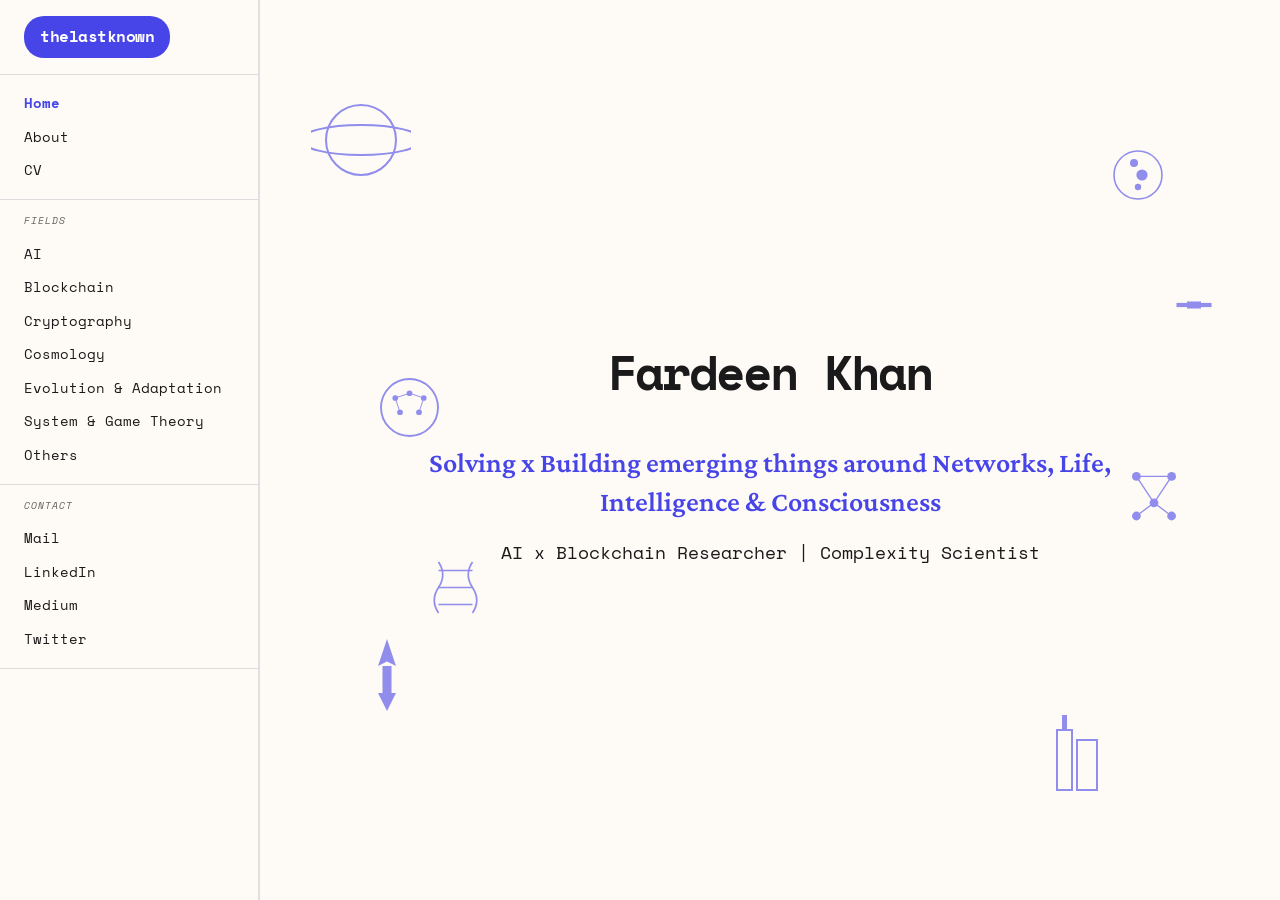
==== index.html @ 48fc83f6 "Update index.html" ====
<!DOCTYPE html>
<html lang="en">
<head>
    <meta charset="UTF-8">
    <meta name="viewport" content="width=device-width, initial-scale=1.0">
    <title>thelastknown - Fardeen Khan</title>
    <link rel="preconnect" href="https://fonts.googleapis.com">
    <link rel="preconnect" href="https://fonts.gstatic.com" crossorigin>
    <link href="https://fonts.googleapis.com/css2?family=Space+Mono:wght@400;700&family=Crimson+Pro:wght@400;600&display=swap" rel="stylesheet">
    <style>
        * {
            margin: 0;
            padding: 0;
            box-sizing: border-box;
        }

        :root {
            --primary-blue: #4845E8;
            --bg-cream: #FEFBF6;
            --text-dark: #1a1a1a;
            --text-gray: #666;
            --sidebar-width: 260px;
        }

        body {
            font-family: 'Space Mono', monospace;
            background: var(--bg-cream);
            color: var(--text-dark);
            line-height: 1.6;
            overflow-x: hidden;
        }

        .app-container {
            display: flex;
            min-height: 100vh;
        }

        /* ==================== SIDEBAR ==================== */
        .sidebar {
            width: var(--sidebar-width);
            background: var(--bg-cream);
            border-right: 2px solid #e0e0e0;
            padding: 1rem 0 0.5rem;
            position: fixed;
            height: 100vh;
            overflow-y: auto;
            z-index: 1000;
            transition: transform 0.3s ease;
        }

        .sidebar-header {
            padding: 0 1.5rem 1rem;
            border-bottom: 1px solid #ddd;
        }

        .logo {
            background: var(--primary-blue);
            color: white;
            padding: 0.5rem 1rem;
            border-radius: 20px;
            font-size: 1rem;
            font-weight: 700;
            display: inline-block;
            letter-spacing: -0.5px;
        }

        .logo a {
            color: white;
            text-decoration: none;
            cursor: pointer;
        }

        .nav-section {
            padding: 0.75rem 1.5rem;
            border-bottom: 1px solid #ddd;
        }

        .nav-heading {
            font-size: 0.65rem;
            text-transform: uppercase;
            letter-spacing: 1px;
            color: var(--text-gray);
            margin-bottom: 0.5rem;
            font-weight: 400;
            font-style: italic;
        }

        .nav-link {
            display: block;
            color: var(--text-dark);
            text-decoration: none;
            padding: 0.35rem 0;
            font-size: 0.875rem;
            transition: all 0.2s;
            cursor: pointer;
        }

        .nav-link:hover {
            color: var(--primary-blue);
            padding-left: 0.5rem;
        }

        .nav-link.active {
            color: var(--primary-blue);
            font-weight: 700;
        }

        /* Mobile Menu Toggle */
        .mobile-menu-toggle {
            display: none;
            position: fixed;
            top: 1rem;
            right: 1rem;
            z-index: 1002;
            background: var(--primary-blue);
            border: none;
            padding: 0.75rem;
            border-radius: 8px;
            cursor: pointer;
            flex-direction: column;
            gap: 4px;
        }

        .mobile-menu-toggle span {
            width: 20px;
            height: 2px;
            background: white;
            transition: all 0.3s;
        }

        .mobile-overlay {
            display: none;
            position: fixed;
            top: 0;
            left: 0;
            width: 100%;
            height: 100%;
            background: rgba(0,0,0,0.5);
            z-index: 999;
        }

        .mobile-overlay.active {
            display: block;
        }

        /* ==================== MAIN CONTENT ==================== */
        .main-content {
            flex: 1;
            margin-left: var(--sidebar-width);
            padding: 0;
            max-width: calc(100vw - var(--sidebar-width));
            overflow-x: hidden;
        }

        /* ==================== DECORATIVE ILLUSTRATIONS ==================== */
        .illustration-container {
            position: absolute;
            width: 100%;
            height: 100%;
            pointer-events: none;
            overflow: hidden;
        }

        .illustration {
            position: absolute;
            opacity: 0.6;
            animation: float 20s infinite ease-in-out;
        }

        @keyframes float {
            0%, 100% { transform: translateY(0px); }
            50% { transform: translateY(-20px); }
        }

        /* ==================== HERO SECTION (HOME) ==================== */
        .hero {
            min-height: 100vh;
            display: flex;
            align-items: center;
            justify-content: center;
            padding: 2rem;
            position: relative;
            background: var(--bg-cream);
        }

        .hero-content {
            max-width: 800px;
            text-align: center;
            position: relative;
            z-index: 2;
            padding: 0 1rem;
        }

        .illustration.planet-home {
            top: 10%;
            left: 5%;
            animation-delay: 0s;
        }

        .illustration.moon-home {
            top: 15%;
            right: 10%;
            animation-delay: 2s;
        }

        .illustration.rocket-home {
            bottom: 20%;
            left: 8%;
            animation-delay: 1s;
        }

        .illustration.building-home {
            bottom: 10%;
            right: 15%;
            animation-delay: 3s;
        }

        .illustration.satellite-home {
            top: 30%;
            right: 5%;
            animation-delay: 1.5s;
        }

        .illustration.dna-home {
            bottom: 30%;
            left: 15%;
            animation-delay: 2s;
        }

        .illustration.brain-home {
            top: 40%;
            left: 10%;
            animation-delay: 1.8s;
        }

        .illustration.network-home {
            top: 50%;
            right: 8%;
            animation-delay: 2.3s;
        }

        .name-title {
            font-family: 'Space Mono', monospace;
            font-size: 3rem;
            font-weight: 700;
            color: var(--text-dark);
            margin-bottom: 2rem;
            letter-spacing: -2px;
            animation: fadeInUp 0.8s ease-out;
        }

        .tagline {
            font-family: 'Crimson Pro', serif;
            font-size: 1.75rem;
            color: var(--primary-blue);
            font-weight: 600;
            margin-bottom: 1rem;
            line-height: 1.4;
            animation: fadeInUp 1s ease-out;
        }

        .subtitle {
            font-family: 'Space Mono', monospace;
            font-size: 1.1rem;
            color: var(--text-dark);
            animation: fadeInUp 1.2s ease-out;
        }

        @keyframes fadeInUp {
            from {
                opacity: 0;
                transform: translateY(30px);
            }
            to {
                opacity: 1;
                transform: translateY(0);
            }
        }

        /* ==================== ABOUT PAGE ==================== */
        .about-page {
            min-height: 100vh;
            padding: 2rem;
            position: relative;
            max-width: 100%;
            box-sizing: border-box;
        }

        .about-hero {
            display: flex;
            align-items: center;
            justify-content: center;
            min-height: 60vh;
            margin-bottom: 2rem;
            padding: 2rem 1rem;
        }

        .hero-quote {
            font-family: 'Crimson Pro', serif;
            font-size: 2.5rem;
            line-height: 1.3;
            color: var(--primary-blue);
            font-weight: 600;
            margin-bottom: 2rem;
            text-align: center;
            animation: fadeInUp 0.8s ease-out;
        }

        .hero-description {
            font-family: 'Space Mono', monospace;
            font-size: 1.05rem;
            color: var(--text-gray);
            line-height: 1.8;
            text-align: center;
            animation: fadeInUp 1.2s ease-out;
        }

        /* ==================== FOCUS SECTION ==================== */
        .focus-section {
            background: var(--primary-blue);
            color: white;
            padding: 2.5rem 2rem;
            margin: 2rem;
            border-radius: 20px;
            position: relative;
            z-index: 2;
            max-width: calc(100% - 4rem);
            box-sizing: border-box;
        }

        .focus-title {
            font-family: 'Space Mono', monospace;
            font-size: 1.75rem;
            margin-bottom: 2rem;
            font-weight: 700;
        }

        .focus-item {
            margin-bottom: 2rem;
            padding-bottom: 2rem;
            border-bottom: 1px solid rgba(255,255,255,0.2);
        }

        .focus-item:last-child {
            border-bottom: none;
            margin-bottom: 0;
            padding-bottom: 0;
        }

        .focus-item-title {
            font-size: 1.2rem;
            font-weight: 700;
            margin-bottom: 0.75rem;
        }

        .focus-item-content {
            font-size: 0.95rem;
            line-height: 1.7;
            opacity: 0.95;
        }

        .additional-info {
            background: white;
            color: var(--text-dark);
            padding: 2rem;
            margin: 2rem;
            border-radius: 15px;
            border: 2px solid #e0e0e0;
            max-width: calc(100% - 4rem);
            box-sizing: border-box;
        }

        .additional-info p {
            font-size: 1rem;
            line-height: 1.7;
            font-style: italic;
        }

        /* ==================== SECTIONS ==================== */
        .section {
            padding: 3rem 2rem;
            position: relative;
            max-width: 100%;
            box-sizing: border-box;
        }

        .section-header {
            text-align: left;
            margin-bottom: 2rem;
            padding-bottom: 1rem;
            border-bottom: 3px solid var(--primary-blue);
        }

        .section-title {
            font-family: 'Space Mono', monospace;
            font-size: 2.5rem;
            font-weight: 700;
            text-transform: uppercase;
            letter-spacing: -1px;
        }

        /* ==================== TABS ==================== */
        .tabs {
            display: flex;
            gap: 0;
            margin-bottom: 2rem;
            border-bottom: 2px solid #e0e0e0;
        }

        .tab {
            background: none;
            border: none;
            padding: 1rem 2rem;
            font-family: 'Space Mono', monospace;
            font-size: 1rem;
            font-weight: 700;
            cursor: pointer;
            color: var(--text-gray);
            border-bottom: 3px solid transparent;
            transition: all 0.3s;
        }

        .tab:hover {
            color: var(--primary-blue);
        }

        .tab.active {
            color: var(--primary-blue);
            border-bottom-color: var(--primary-blue);
        }

        .tab-content {
            display: none;
        }

        .tab-content.active {
            display: block;
        }

        /* ==================== POSTS GRID ==================== */
        .posts-grid {
            display: grid;
            grid-template-columns: repeat(auto-fill, minmax(320px, 1fr));
            gap: 2rem;
            max-width: 100%;
        }

        .post-card {
            background: white;
            border-radius: 16px;
            overflow: hidden;
            border: 2px solid #e0e0e0;
            transition: all 0.3s;
            cursor: pointer;
            text-decoration: none;
            color: inherit;
        }

        .post-card:hover {
            transform: translateY(-8px);
            box-shadow: 0 20px 40px rgba(0,0,0,0.1);
            border-color: var(--primary-blue);
        }

        .post-image {
            width: 100%;
            height: 200px;
            object-fit: cover;
        }

        .post-content {
            padding: 1.5rem;
        }

        .post-meta {
            display: flex;
            gap: 1rem;
            margin-bottom: 1rem;
            font-size: 0.85rem;
            color: var(--text-gray);
        }

        .post-category {
            background: var(--primary-blue);
            color: white;
            padding: 0.25rem 0.75rem;
            border-radius: 12px;
            text-transform: uppercase;
            font-weight: 700;
            letter-spacing: 0.5px;
            font-size: 0.7rem;
        }

        .post-title {
            font-family: 'Crimson Pro', serif;
            font-size: 1.4rem;
            font-weight: 600;
            margin-bottom: 0.75rem;
            line-height: 1.3;
        }

        .post-excerpt {
            color: var(--text-gray);
            font-size: 0.9rem;
            line-height: 1.6;
        }

        /* ==================== THREAD CARD ==================== */
        .thread-card {
            background: white;
            border: 2px solid #e0e0e0;
            border-radius: 16px;
            padding: 1.5rem;
            margin-bottom: 1.5rem;
            transition: all 0.3s;
        }

        .thread-card:hover {
            border-color: var(--primary-blue);
            transform: translateY(-4px);
            box-shadow: 0 10px 20px rgba(0,0,0,0.1);
        }

        .thread-header {
            display: flex;
            justify-content: space-between;
            align-items: center;
            margin-bottom: 1rem;
        }

        .thread-date {
            font-size: 0.85rem;
            color: var(--text-gray);
        }

        .thread-content {
            font-size: 1rem;
            line-height: 1.7;
            margin-bottom: 1rem;
            color: var(--text-dark);
        }

        .read-more-btn {
            display: inline-block;
            background: var(--primary-blue);
            color: white;
            padding: 0.5rem 1.5rem;
            border-radius: 20px;
            text-decoration: none;
            font-size: 0.9rem;
            font-weight: 700;
            transition: all 0.3s;
        }

        .read-more-btn:hover {
            background: #3634c7;
            transform: scale(1.05);
        }

        /* ==================== BLOG POST PAGE ==================== */
        .post-page {
            max-width: 800px;
            margin: 0 auto;
            padding: 4rem 2rem;
        }

        .back-button {
            display: inline-block;
            color: var(--text-gray);
            text-decoration: none;
            margin-bottom: 2rem;
            cursor: pointer;
            padding: 0.75rem 1.5rem;
            border: 2px solid #e0e0e0;
            border-radius: 30px;
            transition: all 0.2s;
            font-weight: 700;
            background: white;
        }

        .back-button:hover {
            color: var(--primary-blue);
            border-color: var(--primary-blue);
            transform: translateX(-4px);
        }

        .post-header-image {
            width: 100%;
            height: 400px;
            object-fit: cover;
            border-radius: 16px;
            margin-bottom: 2rem;
        }

        .post-body {
            font-family: 'Crimson Pro', serif;
            font-size: 1.2rem;
            line-height: 1.8;
            color: var(--text-dark);
        }

        .post-body p {
            margin-bottom: 1.5rem;
        }

        .post-body h3 {
            font-family: 'Space Mono', monospace;
            margin-top: 2.5rem;
            margin-bottom: 1rem;
            font-size: 1.5rem;
        }

        /* ==================== PAGES ==================== */
        .page {
            display: none;
        }

        .page.active {
            display: block;
        }

        /* ==================== RESPONSIVE ==================== */
        @media (max-width: 968px) {
            :root {
                --sidebar-width: 280px;
            }

            .sidebar {
                transform: translateX(-100%);
                width: 280px;
            }

            .sidebar.open {
                transform: translateX(0);
            }

            .mobile-menu-toggle {
                display: flex;
            }

            .main-content {
                margin-left: 0;
                max-width: 100vw;
                padding: 0;
            }

            .hero, .about-hero {
                padding: 4rem 1.5rem 2rem;
                min-height: 70vh;
            }

            .name-title {
                font-size: 2rem;
            }

            .tagline, .hero-quote {
                font-size: 1.3rem;
            }

            .focus-section, .additional-info {
                margin: 1rem;
                padding: 1.5rem;
                max-width: calc(100% - 2rem);
            }

            .section {
                padding: 2rem 1rem;
            }

            .tabs {
                overflow-x: auto;
                -webkit-overflow-scrolling: touch;
            }

            .tab {
                padding: 0.75rem 1.25rem;
                font-size: 0.9rem;
                white-space: nowrap;
            }

            .posts-grid {
                grid-template-columns: 1fr;
                gap: 1.5rem;
            }

            .section-title {
                font-size: 1.8rem;
            }
        }

        @media (max-width: 480px) {
            .name-title {
                font-size: 1.75rem;
            }

            .tagline, .hero-quote {
                font-size: 1.1rem;
            }

            .focus-section {
                padding: 1.25rem;
            }

            .focus-title {
                font-size: 1.4rem;
            }

            .focus-item-title {
                font-size: 1.05rem;
            }

            .focus-item-content {
                font-size: 0.875rem;
            }
        }
    </style>
</head>
<body>
    <div class="app-container">
        <!-- Mobile Menu Toggle -->
        <button class="mobile-menu-toggle" id="mobileMenuToggle">
            <span></span>
            <span></span>
            <span></span>
        </button>

        <!-- Mobile Overlay -->
        <div class="mobile-overlay" id="mobileOverlay"></div>

        <!-- Sidebar -->
        <nav class="sidebar" id="sidebar">
            <div class="sidebar-header">
                <div class="logo">
                    <a href="#" data-page="home">thelastknown</a>
                </div>
            </div>
            
            <div class="nav-section">
                <a href="#" data-page="home" class="nav-link page-link active">Home</a>
                <a href="#" data-page="about" class="nav-link page-link">About</a>
                <a href="https://drive.google.com/file/d/1FfYNyxEtxFpGlzHWx6NgMusJEjLqrcyM/view?usp=drive_link" class="nav-link" target="_blank">CV</a>
            </div>

            <div class="nav-section">
                <h3 class="nav-heading">Fields</h3>
                <a href="#" data-category="ai" class="nav-link category-link">AI</a>
                <a href="#" data-category="blockchain" class="nav-link category-link">Blockchain</a>
                <a href="#" data-category="cryptography" class="nav-link category-link">Cryptography</a>
                <a href="#" data-category="cosmology" class="nav-link category-link">Cosmology</a>
                <a href="#" data-category="evolution" class="nav-link category-link">Evolution & Adaptation</a>
                <a href="#" data-category="gametheory" class="nav-link category-link">System & Game Theory</a>
                <a href="#" data-category="others" class="nav-link category-link">Others</a>
            </div>

            <div class="nav-section">
                <h3 class="nav-heading">Contact</h3>
                <a href="/cdn-cgi/l/email-protection#ea8c8b988e8f8f8481828b84d2dfd3d3aa8d878b8386c4898587" class="nav-link">Mail</a>
                <a href="https://www.linkedin.com/in/fardeen-khan-093938212/" class="nav-link" target="_blank">LinkedIn</a>
                <a href="https://medium.com/@fardeenkhan8599" class="nav-link" target="_blank">Medium</a>
                <a href="https://twitter.com" class="nav-link" target="_blank">Twitter</a>
            </div>
        </nav>

        <!-- Main Content -->
        <main class="main-content">
            <!-- HOME PAGE -->
            <div id="home-page" class="page active">
                <section class="hero">
                    <div class="illustration-container">
                        <!-- Planet -->
                        <svg class="illustration planet-home" viewBox="0 0 100 100" width="100" height="100">
                            <circle cx="50" cy="50" r="35" fill="none" stroke="var(--primary-blue)" stroke-width="2"/>
                            <ellipse cx="50" cy="50" rx="60" ry="15" fill="none" stroke="var(--primary-blue)" stroke-width="2"/>
                        </svg>
                        
                        <!-- Moon -->
                        <svg class="illustration moon-home" viewBox="0 0 100 100" width="80" height="80">
                            <circle cx="50" cy="50" r="30" fill="none" stroke="var(--primary-blue)" stroke-width="2"/>
                            <circle cx="45" cy="35" r="5" fill="var(--primary-blue)"/>
                            <circle cx="55" cy="50" r="7" fill="var(--primary-blue)"/>
                            <circle cx="50" cy="65" r="4" fill="var(--primary-blue)"/>
                        </svg>
                        
                        <!-- Rocket -->
                        <svg class="illustration rocket-home" viewBox="0 0 100 100" width="90" height="90">
                            <path d="M50 10 L60 40 L50 35 L40 40 Z" fill="var(--primary-blue)"/>
                            <rect x="45" y="40" width="10" height="30" fill="var(--primary-blue)"/>
                            <path d="M40 70 L50 90 L60 70" fill="var(--primary-blue)"/>
                        </svg>
                        
                        <!-- Building -->
                        <svg class="illustration building-home" viewBox="0 0 100 100" width="100" height="100">
                            <rect x="30" y="20" width="15" height="60" fill="none" stroke="var(--primary-blue)" stroke-width="2"/>
                            <rect x="50" y="30" width="20" height="50" fill="none" stroke="var(--primary-blue)" stroke-width="2"/>
                            <rect x="35" y="5" width="5" height="15" fill="var(--primary-blue)"/>
                        </svg>

                        <!-- Satellite -->
                        <svg class="illustration satellite-home" viewBox="0 0 100 100" width="70" height="70">
                            <rect x="40" y="45" width="20" height="10" fill="var(--primary-blue)"/>
                            <rect x="25" y="47" width="15" height="6" fill="var(--primary-blue)"/>
                            <rect x="60" y="47" width="15" height="6" fill="var(--primary-blue)"/>
                        </svg>

                        <!-- DNA Helix -->
                        <svg class="illustration dna-home" viewBox="0 0 100 100" width="85" height="85">
                            <path d="M30 20 Q40 35 30 50 Q20 65 30 80" fill="none" stroke="var(--primary-blue)" stroke-width="2"/>
                            <path d="M70 20 Q60 35 70 50 Q80 65 70 80" fill="none" stroke="var(--primary-blue)" stroke-width="2"/>
                            <line x1="30" y1="30" x2="70" y2="30" stroke="var(--primary-blue)" stroke-width="1.5"/>
                            <line x1="30" y1="50" x2="70" y2="50" stroke="var(--primary-blue)" stroke-width="1.5"/>
                            <line x1="30" y1="70" x2="70" y2="70" stroke="var(--primary-blue)" stroke-width="1.5"/>
                        </svg>

                        <!-- Brain/Neural Network -->
                        <svg class="illustration brain-home" viewBox="0 0 100 100" width="95" height="95">
                            <circle cx="50" cy="50" r="30" fill="none" stroke="var(--primary-blue)" stroke-width="2"/>
                            <circle cx="35" cy="40" r="3" fill="var(--primary-blue)"/>
                            <circle cx="50" cy="35" r="3" fill="var(--primary-blue)"/>
                            <circle cx="65" cy="40" r="3" fill="var(--primary-blue)"/>
                            <circle cx="40" cy="55" r="3" fill="var(--primary-blue)"/>
                            <circle cx="60" cy="55" r="3" fill="var(--primary-blue)"/>
                            <line x1="35" y1="40" x2="50" y2="35" stroke="var(--primary-blue)" stroke-width="1"/>
                            <line x1="50" y1="35" x2="65" y2="40" stroke="var(--primary-blue)" stroke-width="1"/>
                            <line x1="35" y1="40" x2="40" y2="55" stroke="var(--primary-blue)" stroke-width="1"/>
                            <line x1="65" y1="40" x2="60" y2="55" stroke="var(--primary-blue)" stroke-width="1"/>
                        </svg>

                        <!-- Network/Graph -->
                        <svg class="illustration network-home" viewBox="0 0 100 100" width="88" height="88">
                            <circle cx="30" cy="30" r="5" fill="var(--primary-blue)"/>
                            <circle cx="70" cy="30" r="5" fill="var(--primary-blue)"/>
                            <circle cx="50" cy="60" r="5" fill="var(--primary-blue)"/>
                            <circle cx="30" cy="75" r="5" fill="var(--primary-blue)"/>
                            <circle cx="70" cy="75" r="5" fill="var(--primary-blue)"/>
                            <line x1="30" y1="30" x2="70" y2="30" stroke="var(--primary-blue)" stroke-width="1.5"/>
                            <line x1="30" y1="30" x2="50" y2="60" stroke="var(--primary-blue)" stroke-width="1.5"/>
                            <line x1="70" y1="30" x2="50" y2="60" stroke="var(--primary-blue)" stroke-width="1.5"/>
                            <line x1="50" y1="60" x2="30" y2="75" stroke="var(--primary-blue)" stroke-width="1.5"/>
                            <line x1="50" y1="60" x2="70" y2="75" stroke="var(--primary-blue)" stroke-width="1.5"/>
                        </svg>
                    </div>
                    
                    <div class="hero-content">
                        <h2 class="name-title">Fardeen Khan</h2>
                        <h3 class="tagline">Solving x Building emerging things around Networks, Life, Intelligence & Consciousness</h3>
                        <p class="subtitle">AI x Blockchain Researcher | Complexity Scientist</p>
                    </div>
                </section>
            </div>

            <!-- ABOUT PAGE -->
            <div id="about-page" class="page">
                <div class="about-page">
                    <div class="about-hero">
                        <div class="hero-content">
                            <h1 class="hero-quote">"I believe Networks are the invisible threads connecting all - life, trust, intelligence, and universe"</h1>
                            <p class="hero-description">
                                Curiosity driven Research gives me the freedom to learn from any field and Connecting dots help me to make these diverse field talk to each other, eventually giving efficient solutions & ideas.
                            </p>
                        </div>
                    </div>

                    <div class="focus-section">
                        <h3 class="focus-title">My Focus in:</h3>
                        
                        <div class="focus-item">
                            <div class="focus-item-title">Blockchain</div>
                            <div class="focus-item-content">
                                Consensus protocols, Incentive engineering, Protocol designs & implementations, AVS, PBS & MEV, Zero-knowledge paradigms and new emerging designs.
                            </div>
                        </div>

                        <div class="focus-item">
                            <div class="focus-item-title">AI</div>
                            <div class="focus-item-content">
                                Agentic framework, Collective intelligence, MAS, Memory pathways, self-coordination networks, Liquid Neural networks & RNN.
                            </div>
                        </div>

                        <div class="focus-item">
                            <div class="focus-item-title">Complexity Science Foundations</div>
                            <div class="focus-item-content">
                                Making complex phenomena into simpler forms. Focus on: Network engineering, Evolution & Adaptation, Game theory, Developmental biology, Systems theory, assembly theory.
                            </div>
                        </div>

                        <div class="focus-item">
                            <div class="focus-item-title">Theoretical Cosmology</div>
                            <div class="focus-item-content">
                                Consciousness (the fundamental block of the universe), How matter & celestial bodies impact space & other dimensions, Geometrical structure of the universe and dimensionality.
                            </div>
                        </div>
                    </div>

                    <div class="additional-info">
                        <p>Though I have an efficient skill at finding critical and emergent breakdowns and breakthroughs of biology, cosmology, finance & economy.</p>
                    </div>
                </div>
            </div>

            <!-- CATEGORY PAGE (AI, Blockchain, etc) -->
            <div id="category-page" class="page">
                <div class="section">
                    <div class="section-header">
                        <h2 class="section-title" id="category-title">AI</h2>
                    </div>

                    <div class="tabs">
                        <button class="tab active" data-tab="blogs">Blogs</button>
                        <button class="tab" data-tab="threads">Threads</button>
                        <button class="tab" data-tab="protocols">Protocols</button>
                    </div>

                    <div class="tab-content active" id="blogs-content">
                        <div class="posts-grid" id="category-posts-blogs"></div>
                    </div>

                    <div class="tab-content" id="threads-content">
                        <div id="category-threads"></div>
                    </div>

                    <div class="tab-content" id="protocols-content">
                        <div class="posts-grid" id="category-posts-protocols"></div>
                    </div>
                </div>
            </div>

            <!-- POST PAGE -->
            <div id="post-page" class="page post-page">
                <a href="#" class="back-button" id="post-back">← Back to Category</a>
                <div id="post-content"></div>
            </div>
        </main>
    </div>

    <script data-cfasync="false" src="/cdn-cgi/scripts/5c5dd728/cloudflare-static/email-decode.min.js"></script><script>
        const BLOG_POSTS = [
            {id: 1, title: "Understanding Neural Networks", category: "ai", date: "2024-01-15", type: "blog",
             excerpt: "A deep dive into how neural networks process information.", 
             content: `<p>Neural networks are fundamental to modern AI.</p>`,
             image: "https://images.unsplash.com/photo-1677442136019-21780ecad995?w=800&q=80"},
            {id: 2, title: "Blockchain Consensus", category: "blockchain", date: "2024-01-10", type: "blog",
             excerpt: "Different consensus algorithms explained.",
             content: `<p>Consensus mechanisms enable distributed agreement.</p>`,
             image: "https://images.unsplash.com/photo-1639762681485-074b7f938ba0?w=800&q=80"},
            {id: 3, title: "Protocol Design Patterns", category: "ai", date: "2024-01-08", type: "protocol",
             excerpt: "Best practices in protocol design.",
             content: `<p>Protocol design requires careful consideration.</p>`,
             image: "https://images.unsplash.com/photo-1614064641938-3bbee52942c7?w=800&q=80"}
        ];

        const THREADS = [
            {id: 1, category: "ai", date: "2024-02-20", 
             content: "Exploring the intersection of multi-agent systems and collective intelligence. How autonomous agents can coordinate without central control is fascinating! 🤖",
             link: "https://twitter.com"},
            {id: 2, category: "ai", date: "2024-02-18",
             content: "Liquid Neural Networks are reshaping how we think about adaptive AI systems. The ability to change architecture during runtime opens new possibilities.",
             link: "https://twitter.com"},
            {id: 3, category: "blockchain", date: "2024-02-15",
             content: "PBS and MEV extraction strategies are evolving rapidly. Understanding the game theory behind proposer-builder separation is crucial for protocol design.",
             link: "https://twitter.com"}
        ];

        const CATEGORIES = {
            ai: "AI", blockchain: "Blockchain", cryptography: "Cryptography",
            cosmology: "Cosmology", evolution: "Evolution & Adaptation",
            gametheory: "System & Game Theory", others: "Others"
        };

        let currentPage = 'home';
        let currentCategory = null;
        let currentTab = 'blogs';

        function showPage(pageId) {
            document.querySelectorAll('.page').forEach(p => p.classList.remove('active'));
            document.getElementById(pageId + '-page').classList.add('active');
            currentPage = pageId;
            window.scrollTo(0, 0);
            document.querySelectorAll('.page-link').forEach(l => {
                l.classList.remove('active');
                if (l.dataset.page === pageId) l.classList.add('active');
            });
            closeMobileMenu();
        }

        function createPostCard(post) {
            return `<div class="post-card" data-post-id="${post.id}">
                <img src="${post.image}" alt="${post.title}" class="post-image">
                <div class="post-content">
                    <div class="post-meta">
                        <span class="post-category">${post.type || 'blog'}</span>
                        <span>${post.date}</span>
                    </div>
                    <h3 class="post-title">${post.title}</h3>
                    <p class="post-excerpt">${post.excerpt}</p>
                </div>
            </div>`;
        }

        function createThreadCard(thread) {
            return `<div class="thread-card">
                <div class="thread-header">
                    <span class="thread-date">${thread.date}</span>
                </div>
                <div class="thread-content">${thread.content}</div>
                <a href="${thread.link}" target="_blank" class="read-more-btn">Read More on X →</a>
            </div>`;
        }

        function showCategory(category) {
            currentCategory = category;
            currentTab = 'blogs';
            
            document.getElementById('category-title').textContent = CATEGORIES[category].toUpperCase();
            
            // Blogs
            const blogs = BLOG_POSTS.filter(p => p.category === category && p.type === 'blog');
            const blogsContainer = document.getElementById('category-posts-blogs');
            blogsContainer.innerHTML = blogs.length > 0 ? 
                blogs.map(createPostCard).join('') : 
                '<p style="color:#666">No blogs yet.</p>';
            
            // Threads
            const threads = THREADS.filter(t => t.category === category);
            const threadsContainer = document.getElementById('category-threads');
            threadsContainer.innerHTML = threads.length > 0 ?
                threads.map(createThreadCard).join('') :
                '<p style="color:#666">No threads yet.</p>';
            
            // Protocols
            const protocols = BLOG_POSTS.filter(p => p.category === category && p.type === 'protocol');
            const protocolsContainer = document.getElementById('category-posts-protocols');
            protocolsContainer.innerHTML = protocols.length > 0 ?
                protocols.map(createPostCard).join('') :
                '<p style="color:#666">No protocols yet.</p>';
            
            // Add click handlers
            document.querySelectorAll('.post-card').forEach(c => {
                c.addEventListener('click', () => showPost(c.dataset.postId));
            });
            
            // Reset tabs
            document.querySelectorAll('.tab').forEach(t => t.classList.remove('active'));
            document.querySelectorAll('.tab-content').forEach(tc => tc.classList.remove('active'));
            document.querySelector('[data-tab="blogs"]').classList.add('active');
            document.getElementById('blogs-content').classList.add('active');
            
            showPage('category');
        }

        function showPost(postId) {
            const post = BLOG_POSTS.find(p => p.id === parseInt(postId));
            if (!post) return;
            
            document.getElementById('post-content').innerHTML = `
                <article>
                    <img src="${post.image}" alt="${post.title}" class="post-header-image">
                    <div class="post-meta">
                        <span class="post-category">${CATEGORIES[post.category]}</span>
                        <span>${post.date}</span>
                    </div>
                    <h1 class="name-title">${post.title}</h1>
                    <p class="subtitle">${post.excerpt}</p>
                    <div class="post-body">${post.content}</div>
                </article>`;
            showPage('post');
        }

        function closeMobileMenu() {
            document.getElementById('sidebar').classList.remove('open');
            document.getElementById('mobileOverlay').classList.remove('active');
        }

        function init() {
            // Page navigation
            document.querySelectorAll('.page-link').forEach(l => {
                l.addEventListener('click', (e) => {
                    e.preventDefault();
                    showPage(e.target.dataset.page);
                });
            });

            // Category navigation
            document.querySelectorAll('.category-link').forEach(l => {
                l.addEventListener('click', (e) => {
                    e.preventDefault();
                    showCategory(e.target.dataset.category);
                });
            });

            // Tab switching
            document.querySelectorAll('.tab').forEach(tab => {
                tab.addEventListener('click', () => {
                    const tabName = tab.dataset.tab;
                    document.querySelectorAll('.tab').forEach(t => t.classList.remove('active'));
                    document.querySelectorAll('.tab-content').forEach(tc => tc.classList.remove('active'));
                    tab.classList.add('active');
                    document.getElementById(tabName + '-content').classList.add('active');
                });
            });

            // Back button from post
            document.getElementById('post-back').addEventListener('click', (e) => {
                e.preventDefault();
                if (currentCategory) {
                    showCategory(currentCategory);
                } else {
                    showPage('home');
                }
            });

            // Mobile menu
            document.getElementById('mobileMenuToggle').addEventListener('click', () => {
                const sidebar = document.getElementById('sidebar');
                const overlay = document.getElementById('mobileOverlay');
                sidebar.classList.toggle('open');
                overlay.classList.toggle('active');
            });

            document.getElementById('mobileOverlay').addEventListener('click', closeMobileMenu);
        }

        document.addEventListener('DOMContentLoaded', init);
    </script>
</body>
</html>
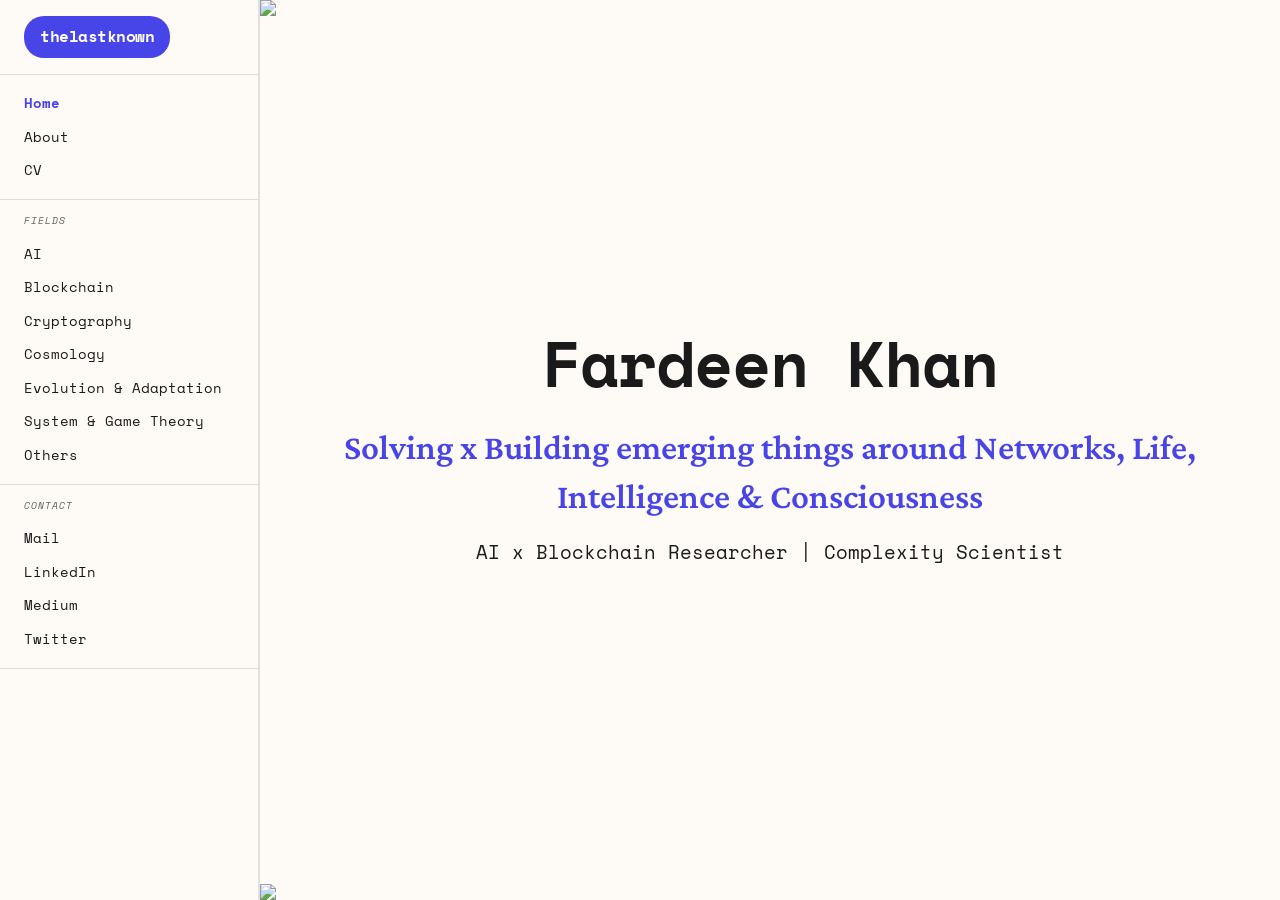
==== commit 214ed3fc: "Add files via upload" ====
--- a/index.html
+++ b/index.html
@@ -4,716 +4,14 @@
     <meta charset="UTF-8">
     <meta name="viewport" content="width=device-width, initial-scale=1.0">
     <title>thelastknown - Fardeen Khan</title>
+    
+    <!-- Google Fonts -->
     <link rel="preconnect" href="https://fonts.googleapis.com">
     <link rel="preconnect" href="https://fonts.gstatic.com" crossorigin>
     <link href="https://fonts.googleapis.com/css2?family=Space+Mono:wght@400;700&family=Crimson+Pro:wght@400;600&display=swap" rel="stylesheet">
-    <style>
-        * {
-            margin: 0;
-            padding: 0;
-            box-sizing: border-box;
-        }
-
-        :root {
-            --primary-blue: #4845E8;
-            --bg-cream: #FEFBF6;
-            --text-dark: #1a1a1a;
-            --text-gray: #666;
-            --sidebar-width: 260px;
-        }
-
-        body {
-            font-family: 'Space Mono', monospace;
-            background: var(--bg-cream);
-            color: var(--text-dark);
-            line-height: 1.6;
-            overflow-x: hidden;
-        }
-
-        .app-container {
-            display: flex;
-            min-height: 100vh;
-        }
-
-        /* ==================== SIDEBAR ==================== */
-        .sidebar {
-            width: var(--sidebar-width);
-            background: var(--bg-cream);
-            border-right: 2px solid #e0e0e0;
-            padding: 1rem 0 0.5rem;
-            position: fixed;
-            height: 100vh;
-            overflow-y: auto;
-            z-index: 1000;
-            transition: transform 0.3s ease;
-        }
-
-        .sidebar-header {
-            padding: 0 1.5rem 1rem;
-            border-bottom: 1px solid #ddd;
-        }
-
-        .logo {
-            background: var(--primary-blue);
-            color: white;
-            padding: 0.5rem 1rem;
-            border-radius: 20px;
-            font-size: 1rem;
-            font-weight: 700;
-            display: inline-block;
-            letter-spacing: -0.5px;
-        }
-
-        .logo a {
-            color: white;
-            text-decoration: none;
-            cursor: pointer;
-        }
-
-        .nav-section {
-            padding: 0.75rem 1.5rem;
-            border-bottom: 1px solid #ddd;
-        }
-
-        .nav-heading {
-            font-size: 0.65rem;
-            text-transform: uppercase;
-            letter-spacing: 1px;
-            color: var(--text-gray);
-            margin-bottom: 0.5rem;
-            font-weight: 400;
-            font-style: italic;
-        }
-
-        .nav-link {
-            display: block;
-            color: var(--text-dark);
-            text-decoration: none;
-            padding: 0.35rem 0;
-            font-size: 0.875rem;
-            transition: all 0.2s;
-            cursor: pointer;
-        }
-
-        .nav-link:hover {
-            color: var(--primary-blue);
-            padding-left: 0.5rem;
-        }
-
-        .nav-link.active {
-            color: var(--primary-blue);
-            font-weight: 700;
-        }
-
-        /* Mobile Menu Toggle */
-        .mobile-menu-toggle {
-            display: none;
-            position: fixed;
-            top: 1rem;
-            right: 1rem;
-            z-index: 1002;
-            background: var(--primary-blue);
-            border: none;
-            padding: 0.75rem;
-            border-radius: 8px;
-            cursor: pointer;
-            flex-direction: column;
-            gap: 4px;
-        }
-
-        .mobile-menu-toggle span {
-            width: 20px;
-            height: 2px;
-            background: white;
-            transition: all 0.3s;
-        }
-
-        .mobile-overlay {
-            display: none;
-            position: fixed;
-            top: 0;
-            left: 0;
-            width: 100%;
-            height: 100%;
-            background: rgba(0,0,0,0.5);
-            z-index: 999;
-        }
-
-        .mobile-overlay.active {
-            display: block;
-        }
-
-        /* ==================== MAIN CONTENT ==================== */
-        .main-content {
-            flex: 1;
-            margin-left: var(--sidebar-width);
-            padding: 0;
-            max-width: calc(100vw - var(--sidebar-width));
-            overflow-x: hidden;
-        }
-
-        /* ==================== DECORATIVE ILLUSTRATIONS ==================== */
-        .illustration-container {
-            position: absolute;
-            width: 100%;
-            height: 100%;
-            pointer-events: none;
-            overflow: hidden;
-        }
-
-        .illustration {
-            position: absolute;
-            opacity: 0.6;
-            animation: float 20s infinite ease-in-out;
-        }
-
-        @keyframes float {
-            0%, 100% { transform: translateY(0px); }
-            50% { transform: translateY(-20px); }
-        }
-
-        /* ==================== HERO SECTION (HOME) ==================== */
-        .hero {
-            min-height: 100vh;
-            display: flex;
-            align-items: center;
-            justify-content: center;
-            padding: 2rem;
-            position: relative;
-            background: var(--bg-cream);
-        }
-
-        .hero-content {
-            max-width: 800px;
-            text-align: center;
-            position: relative;
-            z-index: 2;
-            padding: 0 1rem;
-        }
-
-        .illustration.planet-home {
-            top: 10%;
-            left: 5%;
-            animation-delay: 0s;
-        }
-
-        .illustration.moon-home {
-            top: 15%;
-            right: 10%;
-            animation-delay: 2s;
-        }
-
-        .illustration.rocket-home {
-            bottom: 20%;
-            left: 8%;
-            animation-delay: 1s;
-        }
-
-        .illustration.building-home {
-            bottom: 10%;
-            right: 15%;
-            animation-delay: 3s;
-        }
-
-        .illustration.satellite-home {
-            top: 30%;
-            right: 5%;
-            animation-delay: 1.5s;
-        }
-
-        .illustration.dna-home {
-            bottom: 30%;
-            left: 15%;
-            animation-delay: 2s;
-        }
-
-        .illustration.brain-home {
-            top: 40%;
-            left: 10%;
-            animation-delay: 1.8s;
-        }
-
-        .illustration.network-home {
-            top: 50%;
-            right: 8%;
-            animation-delay: 2.3s;
-        }
-
-        .name-title {
-            font-family: 'Space Mono', monospace;
-            font-size: 3rem;
-            font-weight: 700;
-            color: var(--text-dark);
-            margin-bottom: 2rem;
-            letter-spacing: -2px;
-            animation: fadeInUp 0.8s ease-out;
-        }
-
-        .tagline {
-            font-family: 'Crimson Pro', serif;
-            font-size: 1.75rem;
-            color: var(--primary-blue);
-            font-weight: 600;
-            margin-bottom: 1rem;
-            line-height: 1.4;
-            animation: fadeInUp 1s ease-out;
-        }
-
-        .subtitle {
-            font-family: 'Space Mono', monospace;
-            font-size: 1.1rem;
-            color: var(--text-dark);
-            animation: fadeInUp 1.2s ease-out;
-        }
-
-        @keyframes fadeInUp {
-            from {
-                opacity: 0;
-                transform: translateY(30px);
-            }
-            to {
-                opacity: 1;
-                transform: translateY(0);
-            }
-        }
-
-        /* ==================== ABOUT PAGE ==================== */
-        .about-page {
-            min-height: 100vh;
-            padding: 2rem;
-            position: relative;
-            max-width: 100%;
-            box-sizing: border-box;
-        }
-
-        .about-hero {
-            display: flex;
-            align-items: center;
-            justify-content: center;
-            min-height: 60vh;
-            margin-bottom: 2rem;
-            padding: 2rem 1rem;
-        }
-
-        .hero-quote {
-            font-family: 'Crimson Pro', serif;
-            font-size: 2.5rem;
-            line-height: 1.3;
-            color: var(--primary-blue);
-            font-weight: 600;
-            margin-bottom: 2rem;
-            text-align: center;
-            animation: fadeInUp 0.8s ease-out;
-        }
-
-        .hero-description {
-            font-family: 'Space Mono', monospace;
-            font-size: 1.05rem;
-            color: var(--text-gray);
-            line-height: 1.8;
-            text-align: center;
-            animation: fadeInUp 1.2s ease-out;
-        }
-
-        /* ==================== FOCUS SECTION ==================== */
-        .focus-section {
-            background: var(--primary-blue);
-            color: white;
-            padding: 2.5rem 2rem;
-            margin: 2rem;
-            border-radius: 20px;
-            position: relative;
-            z-index: 2;
-            max-width: calc(100% - 4rem);
-            box-sizing: border-box;
-        }
-
-        .focus-title {
-            font-family: 'Space Mono', monospace;
-            font-size: 1.75rem;
-            margin-bottom: 2rem;
-            font-weight: 700;
-        }
-
-        .focus-item {
-            margin-bottom: 2rem;
-            padding-bottom: 2rem;
-            border-bottom: 1px solid rgba(255,255,255,0.2);
-        }
-
-        .focus-item:last-child {
-            border-bottom: none;
-            margin-bottom: 0;
-            padding-bottom: 0;
-        }
-
-        .focus-item-title {
-            font-size: 1.2rem;
-            font-weight: 700;
-            margin-bottom: 0.75rem;
-        }
-
-        .focus-item-content {
-            font-size: 0.95rem;
-            line-height: 1.7;
-            opacity: 0.95;
-        }
-
-        .additional-info {
-            background: white;
-            color: var(--text-dark);
-            padding: 2rem;
-            margin: 2rem;
-            border-radius: 15px;
-            border: 2px solid #e0e0e0;
-            max-width: calc(100% - 4rem);
-            box-sizing: border-box;
-        }
-
-        .additional-info p {
-            font-size: 1rem;
-            line-height: 1.7;
-            font-style: italic;
-        }
-
-        /* ==================== SECTIONS ==================== */
-        .section {
-            padding: 3rem 2rem;
-            position: relative;
-            max-width: 100%;
-            box-sizing: border-box;
-        }
-
-        .section-header {
-            text-align: left;
-            margin-bottom: 2rem;
-            padding-bottom: 1rem;
-            border-bottom: 3px solid var(--primary-blue);
-        }
-
-        .section-title {
-            font-family: 'Space Mono', monospace;
-            font-size: 2.5rem;
-            font-weight: 700;
-            text-transform: uppercase;
-            letter-spacing: -1px;
-        }
-
-        /* ==================== TABS ==================== */
-        .tabs {
-            display: flex;
-            gap: 0;
-            margin-bottom: 2rem;
-            border-bottom: 2px solid #e0e0e0;
-        }
-
-        .tab {
-            background: none;
-            border: none;
-            padding: 1rem 2rem;
-            font-family: 'Space Mono', monospace;
-            font-size: 1rem;
-            font-weight: 700;
-            cursor: pointer;
-            color: var(--text-gray);
-            border-bottom: 3px solid transparent;
-            transition: all 0.3s;
-        }
-
-        .tab:hover {
-            color: var(--primary-blue);
-        }
-
-        .tab.active {
-            color: var(--primary-blue);
-            border-bottom-color: var(--primary-blue);
-        }
-
-        .tab-content {
-            display: none;
-        }
-
-        .tab-content.active {
-            display: block;
-        }
-
-        /* ==================== POSTS GRID ==================== */
-        .posts-grid {
-            display: grid;
-            grid-template-columns: repeat(auto-fill, minmax(320px, 1fr));
-            gap: 2rem;
-            max-width: 100%;
-        }
-
-        .post-card {
-            background: white;
-            border-radius: 16px;
-            overflow: hidden;
-            border: 2px solid #e0e0e0;
-            transition: all 0.3s;
-            cursor: pointer;
-            text-decoration: none;
-            color: inherit;
-        }
-
-        .post-card:hover {
-            transform: translateY(-8px);
-            box-shadow: 0 20px 40px rgba(0,0,0,0.1);
-            border-color: var(--primary-blue);
-        }
-
-        .post-image {
-            width: 100%;
-            height: 200px;
-            object-fit: cover;
-        }
-
-        .post-content {
-            padding: 1.5rem;
-        }
-
-        .post-meta {
-            display: flex;
-            gap: 1rem;
-            margin-bottom: 1rem;
-            font-size: 0.85rem;
-            color: var(--text-gray);
-        }
-
-        .post-category {
-            background: var(--primary-blue);
-            color: white;
-            padding: 0.25rem 0.75rem;
-            border-radius: 12px;
-            text-transform: uppercase;
-            font-weight: 700;
-            letter-spacing: 0.5px;
-            font-size: 0.7rem;
-        }
-
-        .post-title {
-            font-family: 'Crimson Pro', serif;
-            font-size: 1.4rem;
-            font-weight: 600;
-            margin-bottom: 0.75rem;
-            line-height: 1.3;
-        }
-
-        .post-excerpt {
-            color: var(--text-gray);
-            font-size: 0.9rem;
-            line-height: 1.6;
-        }
-
-        /* ==================== THREAD CARD ==================== */
-        .thread-card {
-            background: white;
-            border: 2px solid #e0e0e0;
-            border-radius: 16px;
-            padding: 1.5rem;
-            margin-bottom: 1.5rem;
-            transition: all 0.3s;
-        }
-
-        .thread-card:hover {
-            border-color: var(--primary-blue);
-            transform: translateY(-4px);
-            box-shadow: 0 10px 20px rgba(0,0,0,0.1);
-        }
-
-        .thread-header {
-            display: flex;
-            justify-content: space-between;
-            align-items: center;
-            margin-bottom: 1rem;
-        }
-
-        .thread-date {
-            font-size: 0.85rem;
-            color: var(--text-gray);
-        }
-
-        .thread-content {
-            font-size: 1rem;
-            line-height: 1.7;
-            margin-bottom: 1rem;
-            color: var(--text-dark);
-        }
-
-        .read-more-btn {
-            display: inline-block;
-            background: var(--primary-blue);
-            color: white;
-            padding: 0.5rem 1.5rem;
-            border-radius: 20px;
-            text-decoration: none;
-            font-size: 0.9rem;
-            font-weight: 700;
-            transition: all 0.3s;
-        }
-
-        .read-more-btn:hover {
-            background: #3634c7;
-            transform: scale(1.05);
-        }
-
-        /* ==================== BLOG POST PAGE ==================== */
-        .post-page {
-            max-width: 800px;
-            margin: 0 auto;
-            padding: 4rem 2rem;
-        }
-
-        .back-button {
-            display: inline-block;
-            color: var(--text-gray);
-            text-decoration: none;
-            margin-bottom: 2rem;
-            cursor: pointer;
-            padding: 0.75rem 1.5rem;
-            border: 2px solid #e0e0e0;
-            border-radius: 30px;
-            transition: all 0.2s;
-            font-weight: 700;
-            background: white;
-        }
-
-        .back-button:hover {
-            color: var(--primary-blue);
-            border-color: var(--primary-blue);
-            transform: translateX(-4px);
-        }
-
-        .post-header-image {
-            width: 100%;
-            height: 400px;
-            object-fit: cover;
-            border-radius: 16px;
-            margin-bottom: 2rem;
-        }
-
-        .post-body {
-            font-family: 'Crimson Pro', serif;
-            font-size: 1.2rem;
-            line-height: 1.8;
-            color: var(--text-dark);
-        }
-
-        .post-body p {
-            margin-bottom: 1.5rem;
-        }
-
-        .post-body h3 {
-            font-family: 'Space Mono', monospace;
-            margin-top: 2.5rem;
-            margin-bottom: 1rem;
-            font-size: 1.5rem;
-        }
-
-        /* ==================== PAGES ==================== */
-        .page {
-            display: none;
-        }
-
-        .page.active {
-            display: block;
-        }
-
-        /* ==================== RESPONSIVE ==================== */
-        @media (max-width: 968px) {
-            :root {
-                --sidebar-width: 280px;
-            }
-
-            .sidebar {
-                transform: translateX(-100%);
-                width: 280px;
-            }
-
-            .sidebar.open {
-                transform: translateX(0);
-            }
-
-            .mobile-menu-toggle {
-                display: flex;
-            }
-
-            .main-content {
-                margin-left: 0;
-                max-width: 100vw;
-                padding: 0;
-            }
-
-            .hero, .about-hero {
-                padding: 4rem 1.5rem 2rem;
-                min-height: 70vh;
-            }
-
-            .name-title {
-                font-size: 2rem;
-            }
-
-            .tagline, .hero-quote {
-                font-size: 1.3rem;
-            }
-
-            .focus-section, .additional-info {
-                margin: 1rem;
-                padding: 1.5rem;
-                max-width: calc(100% - 2rem);
-            }
-
-            .section {
-                padding: 2rem 1rem;
-            }
-
-            .tabs {
-                overflow-x: auto;
-                -webkit-overflow-scrolling: touch;
-            }
-
-            .tab {
-                padding: 0.75rem 1.25rem;
-                font-size: 0.9rem;
-                white-space: nowrap;
-            }
-
-            .posts-grid {
-                grid-template-columns: 1fr;
-                gap: 1.5rem;
-            }
-
-            .section-title {
-                font-size: 1.8rem;
-            }
-        }
-
-        @media (max-width: 480px) {
-            .name-title {
-                font-size: 1.75rem;
-            }
-
-            .tagline, .hero-quote {
-                font-size: 1.1rem;
-            }
-
-            .focus-section {
-                padding: 1.25rem;
-            }
-
-            .focus-title {
-                font-size: 1.4rem;
-            }
-
-            .focus-item-title {
-                font-size: 1.05rem;
-            }
-
-            .focus-item-content {
-                font-size: 0.875rem;
-            }
-        }
-    </style>
+    
+    <!-- External CSS -->
+    <link rel="stylesheet" href="styles.css">
 </head>
 <body>
     <div class="app-container">
@@ -727,7 +25,7 @@
         <!-- Mobile Overlay -->
         <div class="mobile-overlay" id="mobileOverlay"></div>
 
-        <!-- Sidebar -->
+        <!-- Sidebar Navigation -->
         <nav class="sidebar" id="sidebar">
             <div class="sidebar-header">
                 <div class="logo">
@@ -754,7 +52,7 @@
 
             <div class="nav-section">
                 <h3 class="nav-heading">Contact</h3>
-                <a href="/cdn-cgi/l/email-protection#ea8c8b988e8f8f8481828b84d2dfd3d3aa8d878b8386c4898587" class="nav-link">Mail</a>
+                <a href="mailto:fardeenkhan8599@gmail.com" class="nav-link">Mail</a>
                 <a href="https://www.linkedin.com/in/fardeen-khan-093938212/" class="nav-link" target="_blank">LinkedIn</a>
                 <a href="https://medium.com/@fardeenkhan8599" class="nav-link" target="_blank">Medium</a>
                 <a href="https://twitter.com" class="nav-link" target="_blank">Twitter</a>
@@ -763,84 +61,17 @@
 
         <!-- Main Content -->
         <main class="main-content">
+            <!-- Loading State -->
+            <div class="loading" id="loading">Loading content...</div>
+
             <!-- HOME PAGE -->
-            <div id="home-page" class="page active">
+            <div id="home-page" class="page">
                 <section class="hero">
-                    <div class="illustration-container">
-                        <!-- Planet -->
-                        <svg class="illustration planet-home" viewBox="0 0 100 100" width="100" height="100">
-                            <circle cx="50" cy="50" r="35" fill="none" stroke="var(--primary-blue)" stroke-width="2"/>
-                            <ellipse cx="50" cy="50" rx="60" ry="15" fill="none" stroke="var(--primary-blue)" stroke-width="2"/>
-                        </svg>
-                        
-                        <!-- Moon -->
-                        <svg class="illustration moon-home" viewBox="0 0 100 100" width="80" height="80">
-                            <circle cx="50" cy="50" r="30" fill="none" stroke="var(--primary-blue)" stroke-width="2"/>
-                            <circle cx="45" cy="35" r="5" fill="var(--primary-blue)"/>
-                            <circle cx="55" cy="50" r="7" fill="var(--primary-blue)"/>
-                            <circle cx="50" cy="65" r="4" fill="var(--primary-blue)"/>
-                        </svg>
-                        
-                        <!-- Rocket -->
-                        <svg class="illustration rocket-home" viewBox="0 0 100 100" width="90" height="90">
-                            <path d="M50 10 L60 40 L50 35 L40 40 Z" fill="var(--primary-blue)"/>
-                            <rect x="45" y="40" width="10" height="30" fill="var(--primary-blue)"/>
-                            <path d="M40 70 L50 90 L60 70" fill="var(--primary-blue)"/>
-                        </svg>
-                        
-                        <!-- Building -->
-                        <svg class="illustration building-home" viewBox="0 0 100 100" width="100" height="100">
-                            <rect x="30" y="20" width="15" height="60" fill="none" stroke="var(--primary-blue)" stroke-width="2"/>
-                            <rect x="50" y="30" width="20" height="50" fill="none" stroke="var(--primary-blue)" stroke-width="2"/>
-                            <rect x="35" y="5" width="5" height="15" fill="var(--primary-blue)"/>
-                        </svg>
 
-                        <!-- Satellite -->
-                        <svg class="illustration satellite-home" viewBox="0 0 100 100" width="70" height="70">
-                            <rect x="40" y="45" width="20" height="10" fill="var(--primary-blue)"/>
-                            <rect x="25" y="47" width="15" height="6" fill="var(--primary-blue)"/>
-                            <rect x="60" y="47" width="15" height="6" fill="var(--primary-blue)"/>
-                        </svg>
+                <img src="images/illustrations/top.png" class="hero-top-decoration">
+                <img src="images/illustrations/bottom.png" class="hero-bottom-decoration">
 
-                        <!-- DNA Helix -->
-                        <svg class="illustration dna-home" viewBox="0 0 100 100" width="85" height="85">
-                            <path d="M30 20 Q40 35 30 50 Q20 65 30 80" fill="none" stroke="var(--primary-blue)" stroke-width="2"/>
-                            <path d="M70 20 Q60 35 70 50 Q80 65 70 80" fill="none" stroke="var(--primary-blue)" stroke-width="2"/>
-                            <line x1="30" y1="30" x2="70" y2="30" stroke="var(--primary-blue)" stroke-width="1.5"/>
-                            <line x1="30" y1="50" x2="70" y2="50" stroke="var(--primary-blue)" stroke-width="1.5"/>
-                            <line x1="30" y1="70" x2="70" y2="70" stroke="var(--primary-blue)" stroke-width="1.5"/>
-                        </svg>
-
-                        <!-- Brain/Neural Network -->
-                        <svg class="illustration brain-home" viewBox="0 0 100 100" width="95" height="95">
-                            <circle cx="50" cy="50" r="30" fill="none" stroke="var(--primary-blue)" stroke-width="2"/>
-                            <circle cx="35" cy="40" r="3" fill="var(--primary-blue)"/>
-                            <circle cx="50" cy="35" r="3" fill="var(--primary-blue)"/>
-                            <circle cx="65" cy="40" r="3" fill="var(--primary-blue)"/>
-                            <circle cx="40" cy="55" r="3" fill="var(--primary-blue)"/>
-                            <circle cx="60" cy="55" r="3" fill="var(--primary-blue)"/>
-                            <line x1="35" y1="40" x2="50" y2="35" stroke="var(--primary-blue)" stroke-width="1"/>
-                            <line x1="50" y1="35" x2="65" y2="40" stroke="var(--primary-blue)" stroke-width="1"/>
-                            <line x1="35" y1="40" x2="40" y2="55" stroke="var(--primary-blue)" stroke-width="1"/>
-                            <line x1="65" y1="40" x2="60" y2="55" stroke="var(--primary-blue)" stroke-width="1"/>
-                        </svg>
-
-                        <!-- Network/Graph -->
-                        <svg class="illustration network-home" viewBox="0 0 100 100" width="88" height="88">
-                            <circle cx="30" cy="30" r="5" fill="var(--primary-blue)"/>
-                            <circle cx="70" cy="30" r="5" fill="var(--primary-blue)"/>
-                            <circle cx="50" cy="60" r="5" fill="var(--primary-blue)"/>
-                            <circle cx="30" cy="75" r="5" fill="var(--primary-blue)"/>
-                            <circle cx="70" cy="75" r="5" fill="var(--primary-blue)"/>
-                            <line x1="30" y1="30" x2="70" y2="30" stroke="var(--primary-blue)" stroke-width="1.5"/>
-                            <line x1="30" y1="30" x2="50" y2="60" stroke="var(--primary-blue)" stroke-width="1.5"/>
-                            <line x1="70" y1="30" x2="50" y2="60" stroke="var(--primary-blue)" stroke-width="1.5"/>
-                            <line x1="50" y1="60" x2="30" y2="75" stroke="var(--primary-blue)" stroke-width="1.5"/>
-                            <line x1="50" y1="60" x2="70" y2="75" stroke="var(--primary-blue)" stroke-width="1.5"/>
-                        </svg>
-                    </div>
-                    
-                    <div class="hero-content">
+                        <div class="hero-content">
                         <h2 class="name-title">Fardeen Khan</h2>
                         <h3 class="tagline">Solving x Building emerging things around Networks, Life, Intelligence & Consciousness</h3>
                         <p class="subtitle">AI x Blockchain Researcher | Complexity Scientist</p>
@@ -852,12 +83,26 @@
             <div id="about-page" class="page">
                 <div class="about-page">
                     <div class="about-hero">
-                        <div class="hero-content">
-                            <h1 class="hero-quote">"I believe Networks are the invisible threads connecting all - life, trust, intelligence, and universe"</h1>
-                            <p class="hero-description">
-                                Curiosity driven Research gives me the freedom to learn from any field and Connecting dots help me to make these diverse field talk to each other, eventually giving efficient solutions & ideas.
+                        <!-- Creative decorations -->
+                        <div class="about-decorations">
+                            <img src="images/illustrations/saturn.png" alt="Saturn" class="deco-saturn">
+                            <img src="images/illustrations/satellite.png" alt="Satellite" class="deco-satellite">
+                            <img src="images/illustrations/about1.webp" alt="Decorations" class="deco-scene">
+                        </div>
+                        
+                        <div class="about-card">
+
+                    <h1 class="about-quote">
+                        "I believe Networks are the invisible threads connecting all — life, trust, intelligence, and universe"
+                            </h1>
+
+                            <p class="about-description">
+                            Curiosity-driven research gives me the freedom to learn from any field.
+                            Connecting dots helps diverse disciplines communicate with each other,
+                            eventually producing efficient solutions and ideas.
                             </p>
-                        </div>
+
+                            </div>
                     </div>
 
                     <div class="focus-section">
@@ -866,7 +111,7 @@
                         <div class="focus-item">
                             <div class="focus-item-title">Blockchain</div>
                             <div class="focus-item-content">
-                                Consensus protocols, Incentive engineering, Protocol designs & implementations, AVS, PBS & MEV, Zero-knowledge paradigms and new emerging designs.
+                                Consensus Papers, Incentive engineering, paper designs & implementations, AVS, PBS & MEV, Zero-knowledge paradigms and new emerging designs.
                             </div>
                         </div>
 
@@ -898,19 +143,26 @@
                 </div>
             </div>
 
-            <!-- CATEGORY PAGE (AI, Blockchain, etc) -->
+            <!-- CATEGORY PAGE -->
             <div id="category-page" class="page">
                 <div class="section">
-                    <div class="section-header">
-                        <h2 class="section-title" id="category-title">AI</h2>
+                    <!-- Category Header with Image -->
+                    <div class="category-header">
+                        <img src="" alt="Category" class="category-header-bg" id="category-header-bg">
+                        <div class="category-header-content">
+                            <h1 id="category-title">Category</h1>
+                            <p id="category-description">Description</p>
+                        </div>
                     </div>
 
+                    <!-- Tabs -->
                     <div class="tabs">
                         <button class="tab active" data-tab="blogs">Blogs</button>
                         <button class="tab" data-tab="threads">Threads</button>
                         <button class="tab" data-tab="protocols">Protocols</button>
                     </div>
 
+                    <!-- Tab Contents -->
                     <div class="tab-content active" id="blogs-content">
                         <div class="posts-grid" id="category-posts-blogs"></div>
                     </div>
@@ -933,194 +185,7 @@
         </main>
     </div>
 
-    <script data-cfasync="false" src="/cdn-cgi/scripts/5c5dd728/cloudflare-static/email-decode.min.js"></script><script>
-        const BLOG_POSTS = [
-            {id: 1, title: "Understanding Neural Networks", category: "ai", date: "2024-01-15", type: "blog",
-             excerpt: "A deep dive into how neural networks process information.", 
-             content: `<p>Neural networks are fundamental to modern AI.</p>`,
-             image: "https://images.unsplash.com/photo-1677442136019-21780ecad995?w=800&q=80"},
-            {id: 2, title: "Blockchain Consensus", category: "blockchain", date: "2024-01-10", type: "blog",
-             excerpt: "Different consensus algorithms explained.",
-             content: `<p>Consensus mechanisms enable distributed agreement.</p>`,
-             image: "https://images.unsplash.com/photo-1639762681485-074b7f938ba0?w=800&q=80"},
-            {id: 3, title: "Protocol Design Patterns", category: "ai", date: "2024-01-08", type: "protocol",
-             excerpt: "Best practices in protocol design.",
-             content: `<p>Protocol design requires careful consideration.</p>`,
-             image: "https://images.unsplash.com/photo-1614064641938-3bbee52942c7?w=800&q=80"}
-        ];
-
-        const THREADS = [
-            {id: 1, category: "ai", date: "2024-02-20", 
-             content: "Exploring the intersection of multi-agent systems and collective intelligence. How autonomous agents can coordinate without central control is fascinating! 🤖",
-             link: "https://twitter.com"},
-            {id: 2, category: "ai", date: "2024-02-18",
-             content: "Liquid Neural Networks are reshaping how we think about adaptive AI systems. The ability to change architecture during runtime opens new possibilities.",
-             link: "https://twitter.com"},
-            {id: 3, category: "blockchain", date: "2024-02-15",
-             content: "PBS and MEV extraction strategies are evolving rapidly. Understanding the game theory behind proposer-builder separation is crucial for protocol design.",
-             link: "https://twitter.com"}
-        ];
-
-        const CATEGORIES = {
-            ai: "AI", blockchain: "Blockchain", cryptography: "Cryptography",
-            cosmology: "Cosmology", evolution: "Evolution & Adaptation",
-            gametheory: "System & Game Theory", others: "Others"
-        };
-
-        let currentPage = 'home';
-        let currentCategory = null;
-        let currentTab = 'blogs';
-
-        function showPage(pageId) {
-            document.querySelectorAll('.page').forEach(p => p.classList.remove('active'));
-            document.getElementById(pageId + '-page').classList.add('active');
-            currentPage = pageId;
-            window.scrollTo(0, 0);
-            document.querySelectorAll('.page-link').forEach(l => {
-                l.classList.remove('active');
-                if (l.dataset.page === pageId) l.classList.add('active');
-            });
-            closeMobileMenu();
-        }
-
-        function createPostCard(post) {
-            return `<div class="post-card" data-post-id="${post.id}">
-                <img src="${post.image}" alt="${post.title}" class="post-image">
-                <div class="post-content">
-                    <div class="post-meta">
-                        <span class="post-category">${post.type || 'blog'}</span>
-                        <span>${post.date}</span>
-                    </div>
-                    <h3 class="post-title">${post.title}</h3>
-                    <p class="post-excerpt">${post.excerpt}</p>
-                </div>
-            </div>`;
-        }
-
-        function createThreadCard(thread) {
-            return `<div class="thread-card">
-                <div class="thread-header">
-                    <span class="thread-date">${thread.date}</span>
-                </div>
-                <div class="thread-content">${thread.content}</div>
-                <a href="${thread.link}" target="_blank" class="read-more-btn">Read More on X →</a>
-            </div>`;
-        }
-
-        function showCategory(category) {
-            currentCategory = category;
-            currentTab = 'blogs';
-            
-            document.getElementById('category-title').textContent = CATEGORIES[category].toUpperCase();
-            
-            // Blogs
-            const blogs = BLOG_POSTS.filter(p => p.category === category && p.type === 'blog');
-            const blogsContainer = document.getElementById('category-posts-blogs');
-            blogsContainer.innerHTML = blogs.length > 0 ? 
-                blogs.map(createPostCard).join('') : 
-                '<p style="color:#666">No blogs yet.</p>';
-            
-            // Threads
-            const threads = THREADS.filter(t => t.category === category);
-            const threadsContainer = document.getElementById('category-threads');
-            threadsContainer.innerHTML = threads.length > 0 ?
-                threads.map(createThreadCard).join('') :
-                '<p style="color:#666">No threads yet.</p>';
-            
-            // Protocols
-            const protocols = BLOG_POSTS.filter(p => p.category === category && p.type === 'protocol');
-            const protocolsContainer = document.getElementById('category-posts-protocols');
-            protocolsContainer.innerHTML = protocols.length > 0 ?
-                protocols.map(createPostCard).join('') :
-                '<p style="color:#666">No protocols yet.</p>';
-            
-            // Add click handlers
-            document.querySelectorAll('.post-card').forEach(c => {
-                c.addEventListener('click', () => showPost(c.dataset.postId));
-            });
-            
-            // Reset tabs
-            document.querySelectorAll('.tab').forEach(t => t.classList.remove('active'));
-            document.querySelectorAll('.tab-content').forEach(tc => tc.classList.remove('active'));
-            document.querySelector('[data-tab="blogs"]').classList.add('active');
-            document.getElementById('blogs-content').classList.add('active');
-            
-            showPage('category');
-        }
-
-        function showPost(postId) {
-            const post = BLOG_POSTS.find(p => p.id === parseInt(postId));
-            if (!post) return;
-            
-            document.getElementById('post-content').innerHTML = `
-                <article>
-                    <img src="${post.image}" alt="${post.title}" class="post-header-image">
-                    <div class="post-meta">
-                        <span class="post-category">${CATEGORIES[post.category]}</span>
-                        <span>${post.date}</span>
-                    </div>
-                    <h1 class="name-title">${post.title}</h1>
-                    <p class="subtitle">${post.excerpt}</p>
-                    <div class="post-body">${post.content}</div>
-                </article>`;
-            showPage('post');
-        }
-
-        function closeMobileMenu() {
-            document.getElementById('sidebar').classList.remove('open');
-            document.getElementById('mobileOverlay').classList.remove('active');
-        }
-
-        function init() {
-            // Page navigation
-            document.querySelectorAll('.page-link').forEach(l => {
-                l.addEventListener('click', (e) => {
-                    e.preventDefault();
-                    showPage(e.target.dataset.page);
-                });
-            });
-
-            // Category navigation
-            document.querySelectorAll('.category-link').forEach(l => {
-                l.addEventListener('click', (e) => {
-                    e.preventDefault();
-                    showCategory(e.target.dataset.category);
-                });
-            });
-
-            // Tab switching
-            document.querySelectorAll('.tab').forEach(tab => {
-                tab.addEventListener('click', () => {
-                    const tabName = tab.dataset.tab;
-                    document.querySelectorAll('.tab').forEach(t => t.classList.remove('active'));
-                    document.querySelectorAll('.tab-content').forEach(tc => tc.classList.remove('active'));
-                    tab.classList.add('active');
-                    document.getElementById(tabName + '-content').classList.add('active');
-                });
-            });
-
-            // Back button from post
-            document.getElementById('post-back').addEventListener('click', (e) => {
-                e.preventDefault();
-                if (currentCategory) {
-                    showCategory(currentCategory);
-                } else {
-                    showPage('home');
-                }
-            });
-
-            // Mobile menu
-            document.getElementById('mobileMenuToggle').addEventListener('click', () => {
-                const sidebar = document.getElementById('sidebar');
-                const overlay = document.getElementById('mobileOverlay');
-                sidebar.classList.toggle('open');
-                overlay.classList.toggle('active');
-            });
-
-            document.getElementById('mobileOverlay').addEventListener('click', closeMobileMenu);
-        }
-
-        document.addEventListener('DOMContentLoaded', init);
-    </script>
+    <!-- External JavaScript -->
+    <script src="script.js"></script>
 </body>
 </html>
--- a/styles.css
+++ b/styles.css
@@ -0,0 +1,878 @@
+/* ============================================
+   COMPLETE CSS FOR THELASTKNOWN WEBSITE
+   ============================================ */
+
+* {
+    margin: 0;
+    padding: 0;
+    box-sizing: border-box;
+}
+
+:root {
+    --primary-blue: #4845E8;
+    --bg-cream: #FEFBF6;
+    --text-dark: #1a1a1a;
+    --text-gray: #666;
+    --sidebar-width: 260px;
+}
+
+body {
+    font-family: 'Space Mono', monospace;
+    background: var(--bg-cream);
+    color: var(--text-dark);
+    line-height: 1.6;
+    overflow-x: hidden;
+}
+
+.app-container {
+    display: flex;
+    min-height: 100vh;
+}
+
+/* ==================== SIDEBAR ==================== */
+.sidebar {
+    width: var(--sidebar-width);
+    background: var(--bg-cream);
+    border-right: 2px solid #e0e0e0;
+    padding: 1rem 0 0.5rem;
+    position: fixed;
+    height: 100vh;
+    overflow-y: auto;
+    z-index: 1000;
+    transition: transform 0.3s ease;
+}
+
+.sidebar-header {
+    padding: 0 1.5rem 1rem;
+    border-bottom: 1px solid #ddd;
+}
+
+.logo {
+    background: var(--primary-blue);
+    color: white;
+    padding: 0.5rem 1rem;
+    border-radius: 20px;
+    font-size: 1rem;
+    font-weight: 700;
+    display: inline-block;
+    letter-spacing: -0.5px;
+}
+
+.logo a {
+    color: white;
+    text-decoration: none;
+    cursor: pointer;
+}
+
+.nav-section {
+    padding: 0.75rem 1.5rem;
+    border-bottom: 1px solid #ddd;
+}
+
+.nav-heading {
+    font-size: 0.65rem;
+    text-transform: uppercase;
+    letter-spacing: 1px;
+    color: var(--text-gray);
+    margin-bottom: 0.5rem;
+    font-weight: 400;
+    font-style: italic;
+}
+
+.nav-link {
+    display: block;
+    color: var(--text-dark);
+    text-decoration: none;
+    padding: 0.35rem 0;
+    font-size: 0.875rem;
+    transition: all 0.2s;
+    cursor: pointer;
+}
+
+.nav-link:hover {
+    color: var(--primary-blue);
+    padding-left: 0.5rem;
+}
+
+.nav-link.active {
+    color: var(--primary-blue);
+    font-weight: 700;
+}
+
+/* Mobile menu */
+.mobile-menu-toggle {
+    display: none;
+    position: fixed;
+    top: 1rem;
+    right: 1rem;
+    z-index: 1002;
+    background: var(--primary-blue);
+    border: none;
+    padding: 0.75rem;
+    border-radius: 8px;
+    cursor: pointer;
+    flex-direction: column;
+    gap: 4px;
+}
+
+.mobile-menu-toggle span {
+    width: 20px;
+    height: 2px;
+    background: white;
+    transition: all 0.3s;
+}
+
+.mobile-overlay {
+    display: none;
+    position: fixed;
+    top: 0;
+    left: 0;
+    width: 100%;
+    height: 100%;
+    background: rgba(0,0,0,0.5);
+    z-index: 999;
+}
+
+.mobile-overlay.active {
+    display: block;
+}
+
+/* ==================== MAIN CONTENT ==================== */
+.main-content {
+    flex: 1;
+    margin-left: var(--sidebar-width);
+    padding: 0;
+    max-width: calc(100vw - var(--sidebar-width));
+    overflow-x: hidden;
+}
+
+/* ==================== HOME PAGE ==================== */
+.hero {
+    position: relative;
+    min-height: 100vh;
+    padding: 140px 20px 160px;
+    display: flex;
+    align-items: center;
+    justify-content: center;
+    overflow: hidden;
+}
+.hero-top-decoration {
+    position: absolute;
+    top: 0;
+    left: 50%;
+    transform: translateX(-50%);
+    width: 100%;
+    max-width: 1400px;
+    pointer-events: none;
+    z-index: 0;
+}
+.hero-bottom-decoration {
+    position: absolute;
+    bottom: 0;
+    left: 50%;
+    transform: translateX(-50%);
+    width: 100%;
+    max-width: 1400px;
+    pointer-events: none;
+    z-index: 0;
+}
+
+
+.hero-content {
+    position: relative;
+    z-index: 5;
+    text-align: center;
+    max-width: 900px;
+    padding: 0 1rem;
+}
+
+.name-title {
+    font-family: 'Space Mono', monospace;
+    font-size: 4rem;
+    font-weight: 700;
+    margin-bottom: 0.5rem;
+    letter-spacing: -1px;
+    animation: fadeInUp 0.8s ease-out;
+}
+
+.tagline {
+    font-family: 'Crimson Pro', serif;
+    font-size: 2.2rem;
+    color: var(--primary-blue);
+    font-weight: 600;
+    margin-bottom: 1rem;
+    line-height: 1.4;
+    animation: fadeInUp 1s ease-out;
+}
+
+.subtitle {
+    font-family: 'Space Mono', monospace;
+    font-size: 1.2rem;
+    animation: fadeInUp 1.2s ease-out;
+}
+
+@keyframes fadeInUp {
+    from {
+        opacity: 0;
+        transform: translateY(30px);
+    }
+    to {
+        opacity: 1;
+        transform: translateY(0);
+    }
+}
+
+/* ==================== ABOUT PAGE ==================== */
+.about-page {
+    min-height: 100vh;
+    padding: 2rem;
+    position: relative;
+    
+}
+
+.about-hero {
+
+    min-height: 80vh;
+    display: flex;
+    align-items: center;
+    justify-content: center;
+    padding: 120px 20px;
+    position: relative;
+    
+    
+
+}
+.about-card{
+    max-width:900px;
+    padding:60px 50px;
+    border-radius:24px;
+
+    background:#ffffff;   /* solid background */
+    box-shadow:0 20px 60px rgba(0,0,0,0.08);
+
+    text-align:center;
+
+    position:relative;
+    z-index:20;
+    
+
+}
+.about-quote {
+
+    font-family: 'Crimson Pro', serif;
+    font-size: 2.3rem;
+    line-height: 1.4;
+
+    color: var(--primary-blue);
+
+    margin-bottom: 30px;
+    
+
+}
+
+.about-decorations {
+    position: absolute;
+    inset: 0;
+    pointer-events: none;
+    overflow: hidden;
+    /* z-index: 1; */
+}
+
+.deco-saturn {
+    position: absolute;
+    top: 5%;
+    left: 8%;
+    width: 220px;
+    opacity: 1;
+    animation: float 6s ease-in-out infinite;
+    z-index: 21;
+}
+
+.deco-scene {
+    position: absolute;
+    bottom: 0;
+    right: 0;
+    width: 60%;
+    max-width: 700px;
+    height: auto;
+    opacity: 0.3;
+    z-index: 21;
+    
+}
+
+.deco-satellite {
+    position: absolute;
+    bottom: 10%;
+    left: 5%;
+    width: 150px;
+    opacity: 1;
+    animation: float 8s ease-in-out infinite 1s;
+    z-index: 21;
+}
+
+@keyframes float {
+    0%, 100% { 
+        transform: translateY(0px) rotate(0deg); 
+    }
+    50% { 
+        transform: translateY(-25px) rotate(3deg); 
+    }
+}
+
+.about-hero .hero-content {
+    position: relative;
+    z-index: 10;
+    background: rgba(254, 251, 246, 0.95);
+    padding: 3rem;
+    border-radius: 20px;
+    max-width: 900px;
+}
+
+.hero-quote {
+    font-family: 'Crimson Pro', serif;
+    font-size: 2.5rem;
+    line-height: 1.3;
+    color: var(--primary-blue);
+    font-weight: 600;
+    margin-bottom: 2rem;
+    text-align: center;
+    animation: fadeInUp 0.8s ease-out;
+}
+
+.hero-description {
+    font-family: 'Space Mono', monospace;
+    font-size: 1.05rem;
+    color: var(--text-gray);
+    line-height: 1.8;
+    text-align: center;
+    animation: fadeInUp 1.2s ease-out;
+}
+
+/* Focus section */
+.focus-section {
+    background: var(--primary-blue);
+    color: white;
+    padding: 2.5rem 2rem;
+    margin: 2rem;
+    border-radius: 20px;
+    position: relative;
+    z-index: 2;
+    max-width: calc(100% - 4rem);
+    box-sizing: border-box;
+}
+
+.focus-title {
+    font-size: 1.75rem;
+    margin-bottom: 2rem;
+    font-weight: 700;
+}
+
+.focus-item {
+    margin-bottom: 2rem;
+    padding-bottom: 2rem;
+    border-bottom: 1px solid rgba(255,255,255,0.2);
+}
+
+.focus-item:last-child {
+    border-bottom: none;
+    margin-bottom: 0;
+    padding-bottom: 0;
+}
+
+.focus-item-title {
+    font-size: 1.2rem;
+    font-weight: 700;
+    margin-bottom: 0.75rem;
+}
+
+.focus-item-content {
+    font-size: 0.95rem;
+    line-height: 1.7;
+    opacity: 0.95;
+}
+
+.additional-info {
+    background: white;
+    color: var(--text-dark);
+    padding: 2rem;
+    margin: 2rem;
+    border-radius: 15px;
+    border: 2px solid #e0e0e0;
+    max-width: calc(100% - 4rem);
+    box-sizing: border-box;
+}
+
+.additional-info p {
+    font-size: 1rem;
+    line-height: 1.7;
+    font-style: italic;
+}
+
+/* ==================== CATEGORY PAGES ==================== */
+.section {
+    padding: 2rem 2rem;
+    position: relative;
+    max-width: 100%;
+    box-sizing: border-box;
+}
+
+.category-header {
+    position: relative;
+    width: 100%;
+    height: 200px;
+    border-radius: 24px;
+    margin-bottom: 3rem;
+    overflow: hidden;
+    display: flex;
+    align-items: center;
+    justify-content: center;
+}
+
+.category-header-bg {
+    position: absolute;
+    top: 0px;
+    left: 0;
+    width: 100%;
+    height: 100%;
+    object-fit: cover;
+    object-position: center;
+    
+}
+
+.category-header::before {
+    content: '';
+    position: absolute;
+    top: 0;
+    left: 0;
+    right: 0;
+    bottom: 0;
+    background: rgba(0, 0, 0, 0.5);
+    z-index: 1;
+}
+
+.category-header-content {
+    position: relative;
+    z-index: 2;
+    text-align: center;
+    color: white;
+    padding: 0 3rem;
+    max-width: 1000px;
+}
+
+.category-header-content h1 {
+    font-family: 'Space Mono', monospace;
+    font-size: 3.5rem;
+    font-weight: 700;
+    margin-bottom: 1rem;
+    color: white;
+    text-shadow: 2px 2px 8px rgba(0,0,0,0.5);
+}
+
+.category-header-content p {
+    font-family: 'Space Mono', monospace;
+    font-size: 1.1rem;
+    line-height: 1.5;
+    color: white;
+    text-shadow: 1px 1px 4px rgba(0,0,0,0.5);
+}
+
+/* ==================== TABS ==================== */
+.tabs {
+    display: flex;
+    gap: 0;
+    margin-bottom: 2rem;
+    border-bottom: 2px solid #e0e0e0;
+}
+
+.tab {
+    background: none;
+    border: none;
+    padding: 1rem 2rem;
+    font-family: 'Space Mono', monospace;
+    font-size: 1rem;
+    font-weight: 700;
+    cursor: pointer;
+    color: var(--text-gray);
+    border-bottom: 3px solid transparent;
+    transition: all 0.3s;
+}
+
+.tab:hover {
+    color: var(--primary-blue);
+}
+
+.tab.active {
+    color: var(--primary-blue);
+    border-bottom-color: var(--primary-blue);
+}
+
+.tab-content {
+    display: none;
+}
+
+.tab-content.active {
+    display: block;
+}
+
+/* ==================== POSTS GRID ==================== */
+.posts-grid {
+    display: grid;
+    grid-template-columns: repeat(auto-fill, minmax(320px, 1fr));
+    gap: 2rem;
+    max-width: 100%;
+}
+
+.post-card {
+    background: white;
+    border-radius: 16px;
+    overflow: hidden;
+    border: 2px solid #e0e0e0;
+    transition: all 0.3s;
+    cursor: pointer;
+    text-decoration: none;
+    color: inherit;
+}
+
+.post-card:hover {
+    transform: translateY(-8px);
+    box-shadow: 0 20px 40px rgba(0,0,0,0.1);
+    border-color: var(--primary-blue);
+}
+
+.post-image {
+    width: 100%;
+    height: 200px;
+    object-fit: cover;
+}
+
+.post-content {
+    padding: 1.5rem;
+}
+
+.post-meta {
+    display: flex;
+    gap: 1rem;
+    margin-bottom: 1rem;
+    font-size: 0.85rem;
+    color: var(--text-gray);
+}
+
+.post-category {
+    background: var(--primary-blue);
+    color: white;
+    padding: 0.25rem 0.75rem;
+    border-radius: 12px;
+    text-transform: uppercase;
+    font-weight: 700;
+    letter-spacing: 0.5px;
+    font-size: 0.7rem;
+}
+
+.post-title {
+    font-family: 'Crimson Pro', serif;
+    font-size: 1.4rem;
+    font-weight: 600;
+    margin-bottom: 0.75rem;
+    line-height: 1.3;
+}
+
+.post-excerpt {
+    color: var(--text-gray);
+    font-size: 0.9rem;
+    line-height: 1.6;
+}
+
+/* ==================== THREAD CARD ==================== */
+.thread-card {
+    background: white;
+    border: 2px solid #e0e0e0;
+    border-radius: 16px;
+    padding: 1.5rem;
+    margin-bottom: 1.5rem;
+    transition: all 0.3s;
+}
+
+.thread-card:hover {
+    border-color: var(--primary-blue);
+    transform: translateY(-4px);
+    box-shadow: 0 10px 20px rgba(0,0,0,0.1);
+}
+
+.thread-header {
+    display: flex;
+    justify-content: space-between;
+    align-items: center;
+    margin-bottom: 1rem;
+}
+
+.thread-date {
+    font-size: 0.85rem;
+    color: var(--text-gray);
+}
+
+.thread-content {
+    font-size: 1rem;
+    line-height: 1.7;
+    margin-bottom: 1rem;
+    color: var(--text-dark);
+}
+
+.read-more-btn {
+    display: inline-block;
+    background: var(--primary-blue);
+    color: white;
+    padding: 0.5rem 1.5rem;
+    border-radius: 20px;
+    text-decoration: none;
+    font-size: 0.9rem;
+    font-weight: 700;
+    transition: all 0.3s;
+}
+
+.read-more-btn:hover {
+    background: #3634c7;
+    transform: scale(1.05);
+}
+
+/* ==================== POST PAGE ==================== */
+.post-page {
+    max-width: 800px;
+    margin: 0 auto;
+    padding: 4rem 2rem;
+}
+
+.back-button {
+    display: inline-block;
+    color: var(--text-gray);
+    text-decoration: none;
+    margin-bottom: 2rem;
+    cursor: pointer;
+    padding: 0.75rem 1.5rem;
+    border: 2px solid #e0e0e0;
+    border-radius: 30px;
+    transition: all 0.2s;
+    font-weight: 700;
+    background: white;
+}
+
+.back-button:hover {
+    color: var(--primary-blue);
+    border-color: var(--primary-blue);
+    transform: translateX(-4px);
+}
+
+.post-header-image {
+    width: 100%;
+    height: 100%;
+    object-fit: cover;
+    border-radius: 16px;
+    margin-bottom: 2rem;
+}
+
+.post-body {
+    font-family: 'Crimson Pro', serif;
+    font-size: 1.2rem;
+    line-height: 1.8;
+    color: var(--text-dark);
+}
+
+.post-body p {
+    margin-bottom: 1.5rem;
+}
+
+.post-body h3 {
+    font-family: 'Space Mono', monospace;
+    margin-top: 2.5rem;
+    margin-bottom: 1rem;
+    font-size: 1.5rem;
+}
+
+.post-body strong {
+    font-weight: 700;
+}
+
+.post-body em {
+    font-style: italic;
+}
+
+.post-body img {
+    max-width: 100%;
+    height: auto;
+    border-radius: 8px;
+    margin: 1.5rem 0;
+}
+
+/* ==================== PAGES ==================== */
+.page {
+    display: none;
+}
+
+.page.active {
+    display: block;
+}
+
+.loading {
+    text-align: center;
+    padding: 4rem;
+    font-size: 1.2rem;
+    color: var(--text-gray);
+}
+
+/* ==================== RESPONSIVE ==================== */
+@media (max-width: 968px) {
+    :root {
+        --sidebar-width: 280px;
+    }
+
+    .sidebar {
+        transform: translateX(-100%);
+        width: 280px;
+    }
+
+    .sidebar.open {
+        transform: translateX(0);
+    }
+
+    .mobile-menu-toggle {
+        display: flex;
+    }
+
+    .main-content {
+        margin-left: 0;
+        max-width: 100vw;
+        padding: 0;
+    }
+
+    .hero {
+        padding: 4rem 1.5rem 2rem;
+    }
+
+    .home-bottom-scene {
+        max-height: 35%;
+    }
+
+    .name-title {
+        font-size: 2.5rem;
+    }
+
+    .tagline {
+        font-size: 1.5rem;
+    }
+
+    .subtitle {
+        font-size: 1rem;
+    }
+
+    .about-hero {
+        padding: 4rem 1.5rem 2rem;
+    }
+
+    .deco-saturn {
+        width: 120px;
+    }
+
+    .deco-satellite {
+        width: 80px;
+    }
+
+    .deco-scene {
+        width: 80%;
+        opacity: 0.3;
+    }
+
+    .about-hero .hero-content {
+        padding: 2rem;
+    }
+
+    .hero-quote {
+        font-size: 1.5rem;
+    }
+
+    .focus-section,
+    .additional-info {
+        margin: 1rem;
+        padding: 1.5rem;
+        max-width: calc(100% - 2rem);
+    }
+
+    .section {
+        padding: 2rem 1rem;
+    }
+
+    .category-header {
+        height: 300px;
+        border-radius: 16px;
+    }
+
+    .category-header-content h1 {
+        font-size: 2rem;
+    }
+
+    .category-header-content p {
+        font-size: 0.9rem;
+    }
+
+    .category-header-content {
+        padding: 0 1.5rem;
+    }
+
+    .tabs {
+        overflow-x: auto;
+        -webkit-overflow-scrolling: touch;
+    }
+
+    .tab {
+        padding: 0.75rem 1.25rem;
+        font-size: 0.9rem;
+        white-space: nowrap;
+    }
+
+    .posts-grid {
+        grid-template-columns: 1fr;
+        gap: 1.5rem;
+    }
+}
+
+@media (max-width: 480px) {
+    .name-title {
+        font-size: 2rem;
+    }
+
+    .tagline,
+    .hero-quote {
+        font-size: 1.2rem;
+    }
+
+    .focus-section {
+        padding: 1.2rem;
+    }
+
+    .focus-title {
+        font-size: 1.5rem;
+    }
+
+    .focus-item-title {
+        font-size: 1.05rem;
+    }
+
+    .focus-item-content {
+        font-size: 0.875rem;
+    }
+    .about-card{
+
+    padding:40px 25px;
+
+}
+
+.about-quote{
+
+    font-size:1.5rem;
+
+}
+
+.about-description{
+
+    font-size:0.9rem;
+
+}
+}
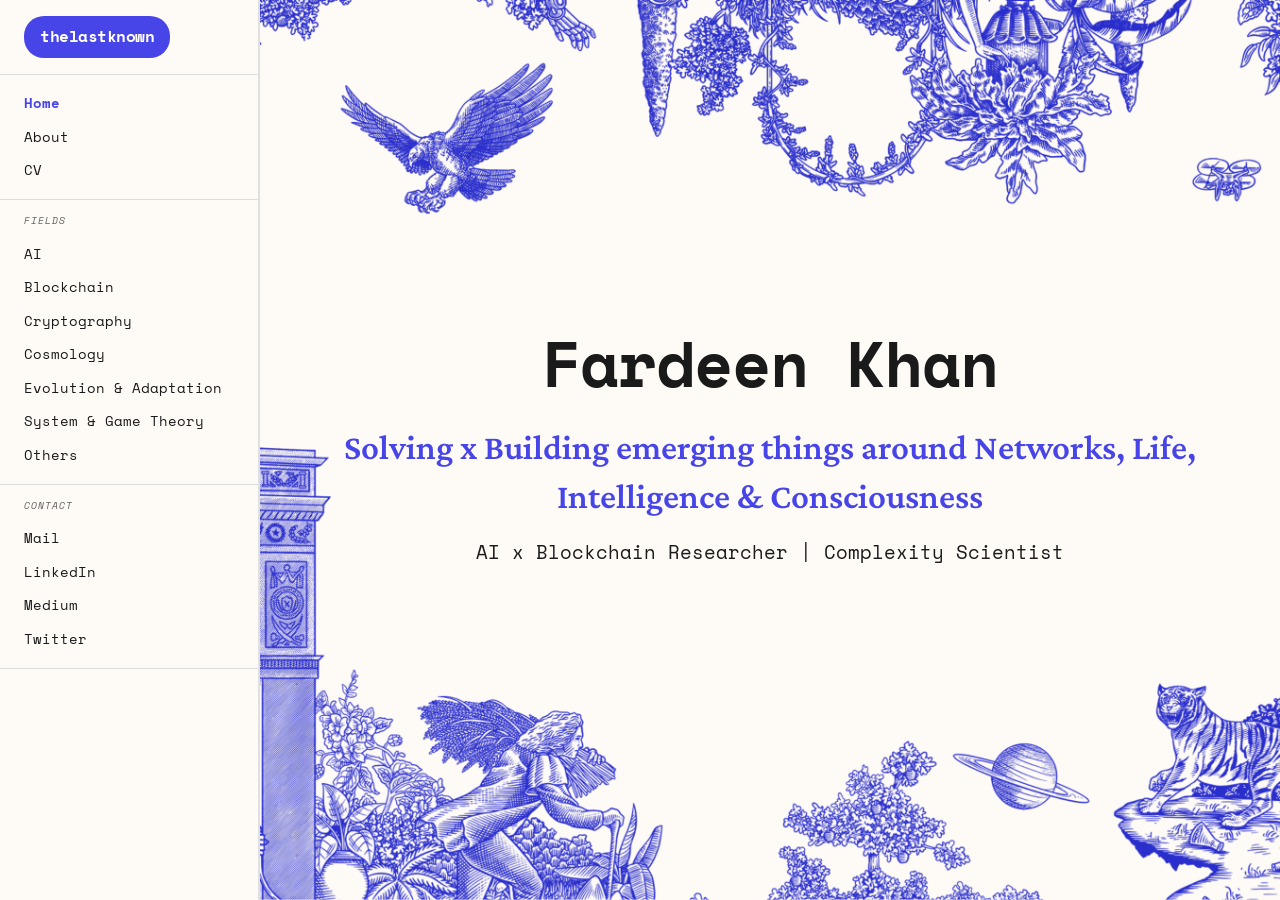
==== commit 2447dfc7: "Update index.html" ====
--- a/index.html
+++ b/index.html
@@ -74,7 +74,7 @@
                         <div class="hero-content">
                         <h2 class="name-title">Fardeen Khan</h2>
                         <h3 class="tagline">Solving x Building emerging things around Networks, Life, Intelligence & Consciousness</h3>
-                        <p class="subtitle">AI x Blockchain Researcher | Complexity Scientist</p>
+                        <p class="hero-subtitle">AI x Blockchain Researcher | Complexity Scientist</p>
                     </div>
                 </section>
             </div>
--- a/styles.css
+++ b/styles.css
@@ -205,7 +205,7 @@
     animation: fadeInUp 1s ease-out;
 }
 
-.subtitle {
+.hero-subtitle {
     font-family: 'Space Mono', monospace;
     font-size: 1.2rem;
     animation: fadeInUp 1.2s ease-out;
@@ -547,6 +547,9 @@
 
 .post-content {
     padding: 1.5rem;
+    word-break: break-word;
+    overflow-wrap: break-word;
+    text-align: justify;
 }
 
 .post-meta {
@@ -668,6 +671,26 @@
     border-radius: 16px;
     margin-bottom: 2rem;
 }
+.post-title-main{
+    font-family: 'Space Mono', monospace;
+    font-size: 3rem;
+    font-weight:700;
+    line-height:1.2;
+    margin:1rem 0;
+
+    word-break: break-word;
+    overflow-wrap: break-word;
+}
+
+.subtitle{
+
+    word-break: break-word;
+    overflow-wrap: break-word;
+    /* text-align: justify; */
+}
+.post-body{
+    text-align: justify;
+}
 
 .post-body {
     font-family: 'Crimson Pro', serif;
@@ -831,6 +854,25 @@
         grid-template-columns: 1fr;
         gap: 1.5rem;
     }
+    .post-title-main{
+    font-family: 'Space Mono', monospace;
+    font-size: 2.2rem;
+    font-weight:700;
+    line-height:1.2;
+    margin:1rem 0;
+    /* text-align: justify; */
+    word-break: break-word;
+    overflow-wrap: break-word;
+}
+    .subtitle{
+
+    word-break: break-word;
+    overflow-wrap: break-word;
+    text-align: justify;
+}
+.post-body{
+    text-align: justify;
+}
 }
 
 @media (max-width: 480px) {
@@ -873,6 +915,26 @@
 .about-description{
 
     font-size:0.9rem;
-
-}
-}
+    /* text-align: justify; */
+
+}
+.post-title-main{
+    font-family: 'Space Mono', monospace;
+    font-size: 2.2rem;
+    font-weight:700;
+    line-height:1.2;
+    margin:1rem 0;
+    /* text-align: justify; */
+    word-break: break-word;
+    overflow-wrap: break-word;
+}
+.subtitle{
+
+    word-break: break-word;
+    overflow-wrap: break-word;
+    text-align: justify;
+}
+.post-body{
+    text-align: justify;
+}
+}
